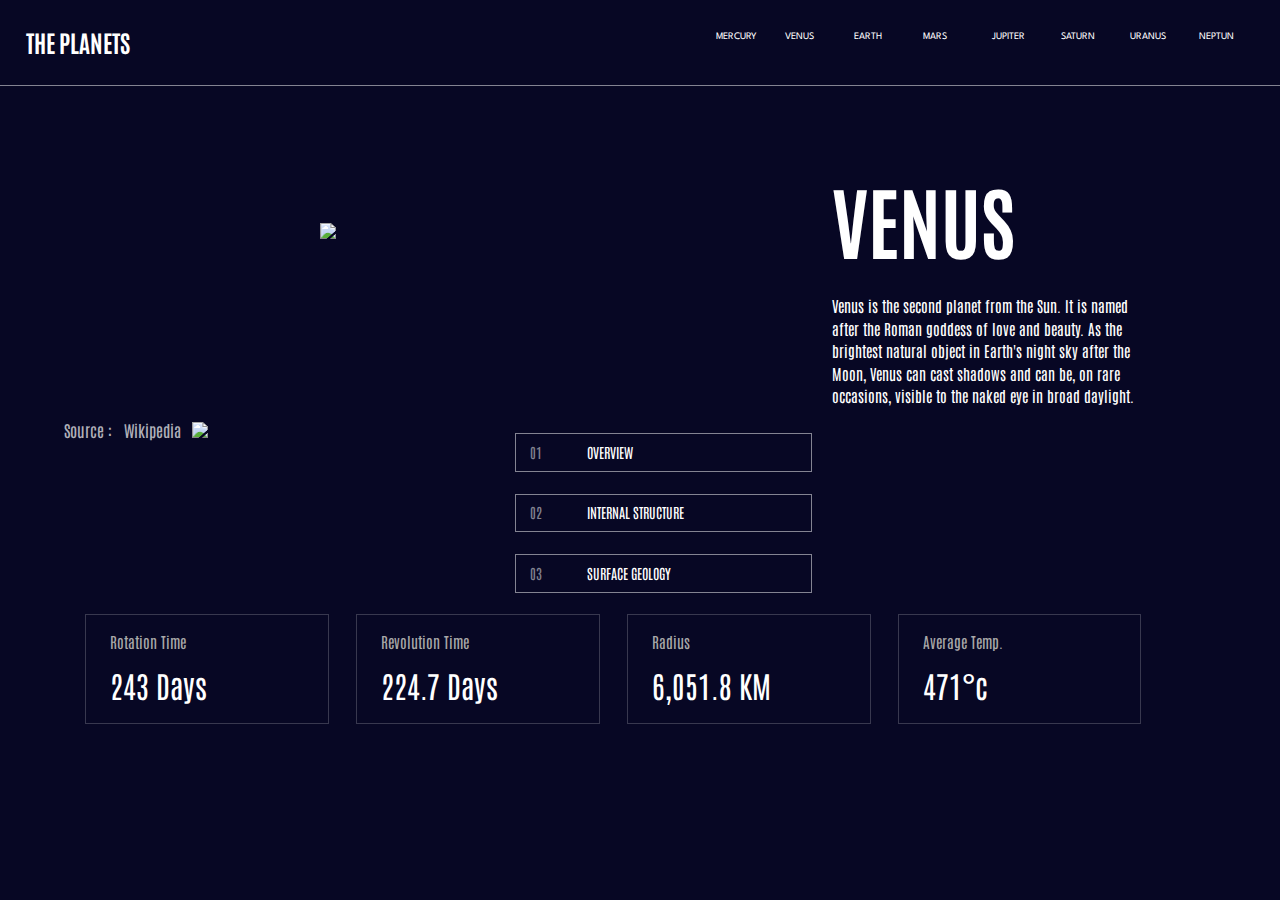
==== venus.html @ b58ead9c "Add files via upload" ====
<!DOCTYPE html>
<html lang="en">

<head>
    <meta charset="UTF-8">
    <meta name="viewport" content="width=device-width, initial-scale=1.0">
    <link rel="icon" type="image/png" sizes="32x32" href="./assets/favicon-32x32.png">
    <link rel="stylesheet" href="style.css">
    <script src="https://ajax.googleapis.com/ajax/libs/jquery/3.6.0/jquery.min.js"></script>
    <title>Frontend Mentor | Planets fact site</title>
</head>
<header>
    <h2 id="logo">THE PLANETS</h2> <img id="menu" src="assets/icon-hamburger.png">
    <nav id="nva">
        <ul>
            <li id="prvi"> <a href="index.html">
                         Mercury<br/>
                    </a> </li>
            <li id="drugi"> <a href="venus.html">
                        Venus</a> </li>
            <li id="tretji"> <a href="earth.html">
                        Earth</a> </li>
            <li id="cetrti"> <a href="mars.html">
                        Mars</a> </li>
            <li id="peti"> <a href="jupiter.html">
                        Jupiter</a> </li>
            <li id="sesto"> <a href="saturn.html">
                        Saturn</a> </li>
            <li id="sedm"> <a href="uranus.html">
                        Uranus</a> </li>
            <li id="osm"> <a href="neptune.html">
                        Neptun</a> </li>
        </ul>
    </nav>
</header>

<body>
    <div id="ovMob">
        <div id="overview"><a href="#">OVERVIEW</a></div>
        <div id="structure"><a href="#">STRUCTURE</a></div>
        <div id="surface"><a href="#">SURFACE </a> </div>
    </div><img id="merSlika" src="assets/planet-venus.svg">
    <div><img id="popUp" src="assets/geology-venus.png"></div>
    <div id="merc">
        <input type="number" value="2" id="nevidse">
        <h1 id="mercNaslov">Venus</h1>
        <div id="overTxtMerc">Venus is the second planet from the Sun. It is named after the Roman goddess of love and beauty. As the brightest natural object in Earth's night sky after the Moon, Venus can cast shadows and can be, on rare occasions, visible to the naked eye in broad daylight. </div>
        <div id="strMerc">The similarity in size and density between Venus and Earth suggests they share a similar internal structure: a core, mantle, and crust. Like that of Earth, Venusian core is most likely at least partially liquid because the two planets have been cooling at about the same rate.</div>
        <div id="srfcMerc"> Much of the Venusian surface appears to have been shaped by volcanic activity. Venus has several times as many volcanoes as Earth, and it has 167 large volcanoes that are over 100 km (60 mi) across. The only volcanic complex of this size on Earth is the Big Island of Hawaii.</div>
    </div>
    <div id="zani">Source :<a href="">Wikipedia</a><img src="assets/icon-source.svg"></div>
    <div id="ovTbt">
        <div id="overviewTbt">
            <p>01</p>OVERVIEW</div>
        <div id="structureTbt">
            <p>02</p>INTERNAL STRUCTURE</div>
        <div id="surfaceTbt">
            <p>03</p>SURFACE GEOLOGY </div>
    </div>
    <div id="zan">Source :<a href="">Wikipedia</a><img src="assets/icon-source.svg"></div>
    <div id="dosdn">
        <div id="z">
            <p id="zar">Rotation Time</p>
            <p id="desn">243 Days</p>
        </div>
        <div id="z">
            <p id="zar">Revolution Time</p>
            <p id="desn">224.7 Days</p>
        </div>
        <div id="z">
            <p id="zar">Radius</p>
            <p id="desn">6,051.8 KM</p>
        </div>
        <div id="z">
            <p id="zar">Average Temp.</p>
            <p id="desn">471°c</p>
        </div>
    </div>
</body>
<script src="main.js"></script>

</html>
---- style.css ----
@import url('https://fonts.googleapis.com/css2?family=Antonio&display=swap');
@import url('https://fonts.googleapis.com/css2?family=Spartan:wght@700&display=swap');
* {
    font-family: 'Antonio', sans-serif;
}

#ovTbt {
    display: none;
}

body {
    background: #070724;
    background-image: url(http://127.0.0.1:50473/assets/background-stars.png);
}

#nevidse {
    display: none;
}

#menu {
    width: 7%;
    cursor: pointer;
    background: #070724;
    margin: 0% 0% 1% 3%
}

#logo {
    width: 80%;
    border-radius: 0px;
    color: white;
    display: inline-block;
    margin: 2% 0% 0% 5%;
}

nav {
    text-overflow: clip;
    overflow: hidden;
    margin-top: 15%;
    display: none;
    background-color: #070724;
    width: 100%;
    height: 100vh;
    position: relative;
    z-index: 50;
}

ul li {
    background-color: #070724;
    margin: 0% 0% 0% 3%;
    width: 95%;
    border-radius: 0px;
    color: white;
    font-size: 45px;
    background-image: url(http://127.0.0.1:50473/assets/icon-chevron.png);
    background-position: right;
    background-repeat: no-repeat;
    border-bottom: 0.2px solid rgb(255, 255, 255, 0.5);
    padding: 0% 0% 2% 0%;
}

#zani {
    display: none;
}

ul li:last-child {
    border: none;
}

#prvi {
    color: #DEF4fc;
    font-size: 45px;
}

#drugi {
    color: #F7CC7F;
}

#tretji {
    color: #545BFE;
}

#cetrti {
    color: #FF6A45;
}

#peti {
    color: #ECAD7A;
}

#sesto {
    color: #FCCB6B
}

#sedm {
    color: #65F0D5;
}

#osm {
    color: #497EFA;
}

ul li a {
    cursor: pointer;
    font-size: 15px;
    text-decoration: none;
    color: white;
    text-transform: uppercase;
    font-family: 'Spartan', sans-serif;
    margin-left: 0%;
    padding: 0%;
}

#merSlika {
    width: 30%;
    margin: 15% 35% 15% 35%;
    border-radius: 0px;
    position: relative;
}

#popUp {
    position: absolute;
    width: 25%;
    margin-top: -30%;
    margin-left: 35%;
    float: left;
    display: none;
}

header {
    height: 45px;
    border-bottom: 0.2px solid rgb(255, 255, 255, 0.5);
}

#ovMob {
    padding: 5% 0% 0% 0%;
    height: 35px;
    width: 100%;
    display: inline-block;
    border-bottom: 0.2px solid rgb(255, 255, 255, 0.5);
}

#overview {
    margin-left: 7%;
    width: 30%;
    display: inline-block;
}

#structure {
    width: 30%;
    display: inline-block;
}

#surface {
    width: 30%;
    display: inline-block;
    text-align: center;
}

#surface a {
    color: white;
    text-decoration: none;
}

#structure a {
    color: white;
    text-decoration: none;
}

#overview a {
    color: white;
    text-decoration: none;
    padding-bottom: 8%;
}

.active {
    border-bottom: 5px solid #419EBB;
}

#mercNaslov {
    text-transform: uppercase;
    text-align: center;
    color: white;
    font-family: 'Antonio', sans-serif;
    font-size: 40px;
}

#merc {
    text-align: center;
    width: 90%;
    margin-left: 5%;
    color: white;
    font-family: 'Spartan', sans-serif;
    font-size: 13px;
    line-height: 1.5;
}

#strMerc {
    display: none;
}

#srfcMerc {
    display: none;
}

#z {
    border: 1px solid rgb(255, 255, 255, .2);
    height: 48px;
    color: white;
    text-align: right;
    width: 90%;
    margin: 5% 0% 0% 5%;
}

#zar {
    margin: 5% 0% 0% 0%;
    height: 16px;
    font-size: 12px;
    display: inline-block;
    float: left;
    width: 40%;
    text-align: left;
    margin-left: 5%;
    color: darkgray;
}

#desn {
    margin-right: 5%;
    display: inline-block;
    float: right;
    width: 40%;
    text-align: right;
    height: 25.88px;
    font-size: 20px;
    margin: 2% 5% 0% 0%;
}

#zan {
    color: rgb(255, 255, 255, .5);
    font-size: 14px;
    margin: 10% 0% 0% 0%;
    width: 40%;
    height: 35px;
    margin-left: 30%;
    margin-right: 30%;
    text-align: center;
}

#zan img {
    margin-left: 5%;
}

#zan a {
    color: rgb(255, 255, 255, .5);
}

@media screen and (min-width: 700px) {
    * {
        margin: 0;
        padding: 0;
    }
    body {
        background-image: url("assets/background-stars.png");
    }
    header {
        border: none;
    }
    #logo {
        display: block;
        text-align: center;
        width: 90%;
    }
    #zani {
        display: none;
    }
    #ovMob {
        display: none;
    }
    nav {
        margin: 0%;
        margin-bottom: 0%;
        padding: 0% 0% 5% 0%;
        display: block;
        background-color: transparent;
        width: 100%;
        height: 7vh;
        border-bottom: 1px solid rgb(255, 255, 255, .5);
    }
    ul li {
        background-color: #070724;
        margin: 5% 0% 0% 0%;
        width: 100%;
        border-radius: 0px;
        color: white;
        font-size: 4px;
        background-image: none;
        background-position: none;
        border: none;
        padding: 0% 0% 0% 2%;
        display: inline;
    }
    ul li a {
        cursor: pointer;
        font-size: 10px;
        text-decoration: none;
        color: white;
        text-transform: uppercase;
        font-family: 'Spartan', sans-serif;
        margin-left: 0%;
        padding: 0%;
    }
    #prvi {
        display: inline-flex;
        float: left;
        width: 8%;
        margin-left: 10%;
    }
    #drugi {
        display: inline-flex;
        float: left;
        width: 8%;
    }
    #tretji {
        display: inline-flex;
        float: left;
        width: 8%;
    }
    #cetrti {
        display: inline-flex;
        float: left;
        width: 8%;
    }
    #peti {
        display: inline-flex;
        float: left;
        width: 8%;
    }
    #sesto {
        display: inline-flex;
        float: left;
        width: 8%;
    }
    #sedm {
        display: inline-flex;
        float: left;
        width: 8%;
    }
    #osm {
        display: inline-flex;
        float: left;
        width: 8%;
    }
    #menu {
        display: none;
    }
    #merSlika {
        width: 25%;
    }
    #merc {
        float: left;
        width: 45%;
        text-align: left;
        font-size: 15px;
    }
    #mercNaslov {
        margin-bottom: 5%;
        text-align: left;
    }
    #ovTbt {
        display: block;
        float: right;
        width: 45%;
        margin-top: 2%;
        margin-left: 4%;
    }
    #overviewTbt,
    p {
        color: rgb(255, 255, 255, .5);
        display: inline;
        margin: 5%;
        margin-right: 15%;
        padding-top: 2%;
    }
    #overviewTbt {
        cursor: pointer;
        display: block;
        width: 68%;
        border: 1px solid rgb(255, 255, 255, .5);
        margin: 0%;
        height: 28px;
        margin-left: 5%;
        font-size: 14px;
        color: white;
    }
    #overviewTbt:hover {
        background-color: slategray;
    }
    #structureTbt,
    p {
        color: rgb(255, 255, 255, .5);
        display: inline;
        margin: 5%;
        margin-right: 15%;
        padding-top: 2%;
    }
    #structureTbt {
        cursor: pointer;
        display: block;
        width: 68%;
        border: 1px solid rgb(255, 255, 255, .5);
        height: 28px;
        margin: 5%;
        font-size: 14px;
        color: white;
    }
    #structureTbt:hover {
        background-color: slategray;
    }
    #surfaceTbt,
    p {
        color: rgb(255, 255, 255, .5);
        display: inline;
        margin: 5%;
        margin-right: 15%;
        padding-top: 2%;
    }
    #surfaceTbt {
        cursor: pointer;
        color: white;
        text-align: left;
        display: block;
        width: 68%;
        font-size: 14px;
        border: 1px solid rgb(255, 255, 255, .5);
        height: 28px;
        margin: 5%;
    }
    #surfaceTbt:hover {
        background-color: slategray;
    }
    #zan {
        clear: both;
        display: block;
        width: 90%;
        text-align: left;
        margin-left: 5%;
        padding-top: 2%;
        margin-bottom: 5%;
    }
    #z {
        display: inline-block;
        width: 18%;
        margin: 0%;
        height: 88px;
        margin-left: 5%;
    }
    #zar {
        display: block;
        width: 89%;
        margin-left: 10%;
        text-align: left;
    }
    #desn {
        width: 90%;
        margin-top: 5%;
        margin-left: 0%;
        margin-right: 0%;
        display: block;
        text-align: left;
        color: white;
    }
    .active1 {
        background-color: #419EBB;
    }
    .active2 {
        background-color: #EDA249;
    }
    .active3 {
        background-color: #6D2ED5;
    }
    .active4 {
        background-color: #D14C32;
    }
    .active5 {
        background-color: #D83A34;
    }
    .active6 {
        background-color: #CD5120;
    }
    .active7 {
        background-color: #1EC1A2;
    }
    .active8 {
        background-color: #2D68F0;
    }
}

@media screen and (min-width: 950px) {
    * {
        margin: 0;
        padding: 0;
    }
    #logo {
        display: inline-block;
        text-align: left;
        width: 45%;
        float: left;
        margin: 2%;
        padding: 0%;
    }
    #ovMob {
        display: none;
    }
    header {
        border-bottom: 1px solid rgb(255, 255, 255, .5);
        height: 85px;
        width: 100%;
    }
    nav {
        margin: 2.5% 0% 0% 0%;
        padding: 0%;
        display: inline-block;
        background-color: transparent;
        width: 45%;
        float: right;
        border: none;
    }
    ul li {
        background-color: #070724;
        margin: 0% 0% 0% 0%;
        width: 100%;
        border-radius: 0px;
        color: white;
        font-size: 4px;
        background-image: none;
        background-position: none;
        border: none;
        padding: 0% 0% 0% 02%;
        display: inline-flex;
    }
    ul li a {
        display: inline-flex;
        cursor: pointer;
        font-size: 10px;
        text-decoration: none;
        color: white;
        text-transform: uppercase;
        font-family: 'Spartan', sans-serif;
        margin-left: 0%;
        padding: 0%;
        margin: 0%;
    }
    #prvi {
        display: inline-flex;
        float: left;
        width: 10%;
        margin-left: 0%;
    }
    #drugi {
        display: inline-flex;
        float: left;
        width: 10%;
        margin-left: 0%;
    }
    #tretji {
        display: inline-flex;
        float: left;
        width: 10%;
        margin-left: 0%;
    }
    #cetrti {
        display: inline-flex;
        float: left;
        width: 10%;
        margin-left: 0%;
    }
    #peti {
        display: inline-flex;
        float: left;
        width: 10%;
        margin-left: 0%;
    }
    #sesto {
        display: inline-flex;
        float: left;
        width: 10%;
        margin-left: 0%;
    }
    #sedm {
        display: inline-flex;
        float: left;
        width: 10%;
        margin-left: 0%;
    }
    #osm {
        display: inline-flex;
        float: left;
        width: 10%;
        margin-left: 0%;
    }
    #merSlika {
        margin: 0%;
        margin-right: 15%;
        margin-left: 25%;
        margin-top: 10%;
        width: 20%;
        display: inline-block;
        float: left;
    }
    #merc {
        float: left;
        width: 25%;
        display: inline-block;
        text-align: left;
        font-size: 15px;
    }
    #mercNaslov {
        margin-bottom: 5%;
        margin-top: 20%;
        text-align: left;
        font-size: 80px;
    }
    #zan {
        display: none;
    }
    #zani {
        display: inline-block;
        float: left;
        width: 30%;
        margin: 1% 0% 0% 5%;
        color: rgb(255, 255, 255, .7);
    }
    #zani a {
        text-decoration: none;
        color: rgb(255, 255, 255, .7);
        margin: 3%;
        width: 50%;
    }
    #dosdn {
        width: 90%;
        display: inline-block;
        clear: both;
        text-align: center;
        margin-left: 2%;
    }
    #z {
        display: inline-block;
        width: 21%;
        margin: 0%;
        margin-top: 0%;
        margin-bottom: 5%;
        height: 108px;
        margin-left: 2%;
    }
    #zar {
        display: block;
        width: 89%;
        font-size: 15px;
        margin-left: 10%;
        text-align: left;
    }
    #desn {
        width: 90%;
        margin-top: 5%;
        margin-left: 0%;
        margin-right: 0%;
        font-size: 30px;
        display: block;
        text-align: left;
        color: white;
    }
    #ovTbt {
        display: inline-block;
        float: left;
        width: 34%;
        margin-left: 3.5%;
        margin-top: 2%;
        padding: 0%;
    }
    #popUp {
        position: absolute;
        width: 15%;
        margin-top: 25%;
        margin-left: -35%;
        float: left;
        display: none;
    }
    .active1 {
        background-color: #419EBB;
    }
    .active2 {
        background-color: #EDA249;
    }
    .active3 {
        background-color: #6D2ED5;
    }
    .active4 {
        background-color: #D14C32;
    }
    .active5 {
        background-color: #D83A34;
    }
    .active6 {
        background-color: #CD5120;
    }
    .active7 {
        background-color: #1EC1A2;
    }
    .active8 {
        background-color: #2D68F0;
    }
}
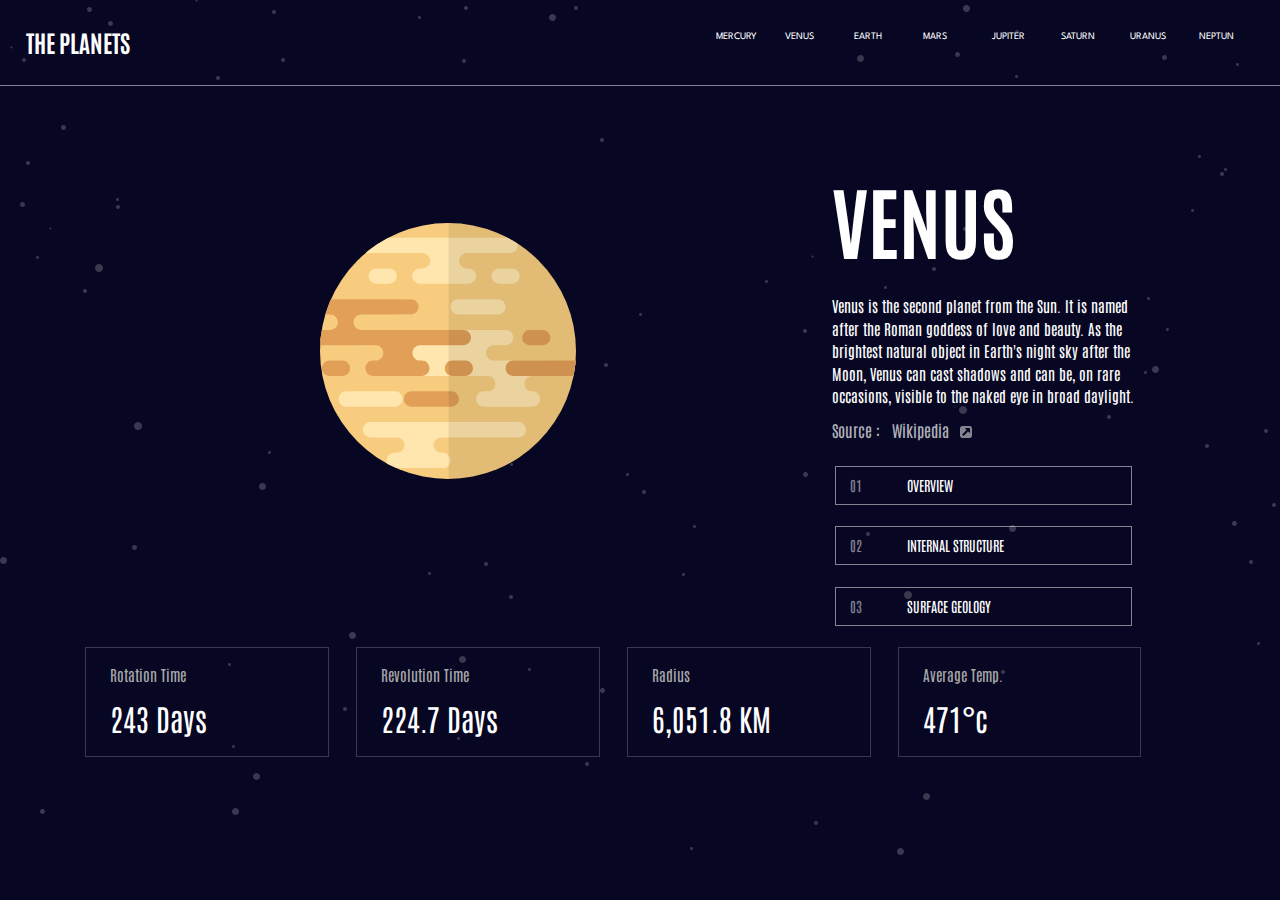
==== commit f71c434f: "Update venus.html" ====
--- a/venus.html
+++ b/venus.html
@@ -10,7 +10,7 @@
     <title>Frontend Mentor | Planets fact site</title>
 </head>
 <header>
-    <h2 id="logo">THE PLANETS</h2> <img id="menu" src="assets/icon-hamburger.png">
+    <h2 id="logo">THE PLANETS</h2> <img id="menu" src="./assets/icon-hamburger.png">
     <nav id="nva">
         <ul>
             <li id="prvi"> <a href="index.html">
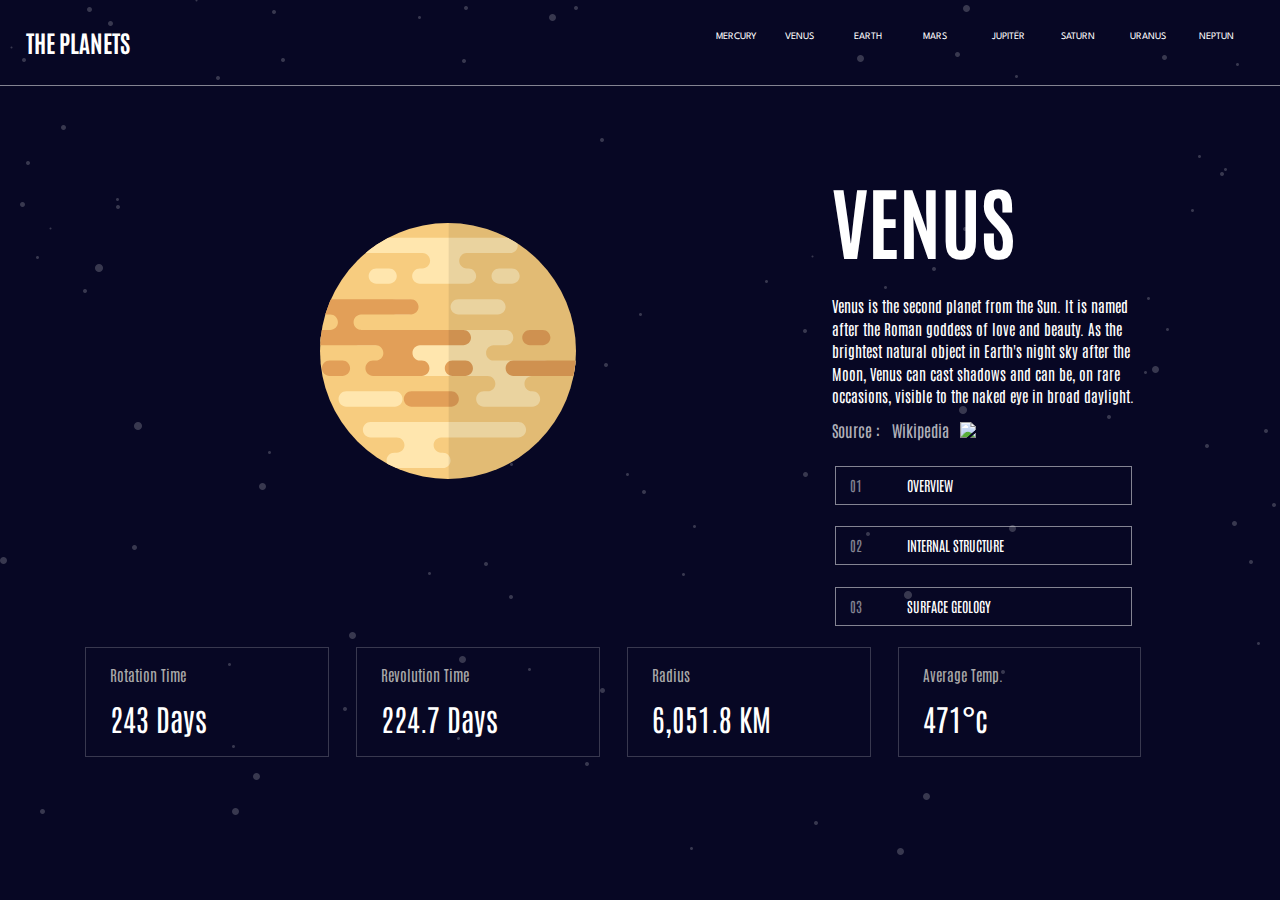
==== commit fc797c22: "Update venus.html" ====
--- a/venus.html
+++ b/venus.html
@@ -10,7 +10,7 @@
     <title>Frontend Mentor | Planets fact site</title>
 </head>
 <header>
-    <h2 id="logo">THE PLANETS</h2> <img id="menu" src="./assets/icon-hamburger.png">
+    <h2 id="logo">THE PLANETS</h2> <img id="menu" src="./assets/icon-hamburger.PNG">
     <nav id="nva">
         <ul>
             <li id="prvi"> <a href="index.html">
@@ -48,7 +48,7 @@
         <div id="strMerc">The similarity in size and density between Venus and Earth suggests they share a similar internal structure: a core, mantle, and crust. Like that of Earth, Venusian core is most likely at least partially liquid because the two planets have been cooling at about the same rate.</div>
         <div id="srfcMerc"> Much of the Venusian surface appears to have been shaped by volcanic activity. Venus has several times as many volcanoes as Earth, and it has 167 large volcanoes that are over 100 km (60 mi) across. The only volcanic complex of this size on Earth is the Big Island of Hawaii.</div>
     </div>
-    <div id="zani">Source :<a href="">Wikipedia</a><img src="assets/icon-source.svg"></div>
+    <div id="zani">Source :<a href="">Wikipedia</a><img src="assets/icon-source.SVG"></div>
     <div id="ovTbt">
         <div id="overviewTbt">
             <p>01</p>OVERVIEW</div>
@@ -57,7 +57,7 @@
         <div id="surfaceTbt">
             <p>03</p>SURFACE GEOLOGY </div>
     </div>
-    <div id="zan">Source :<a href="">Wikipedia</a><img src="assets/icon-source.svg"></div>
+    <div id="zan">Source :<a href="">Wikipedia</a><img src="assets/icon-source.SVG"></div>
     <div id="dosdn">
         <div id="z">
             <p id="zar">Rotation Time</p>
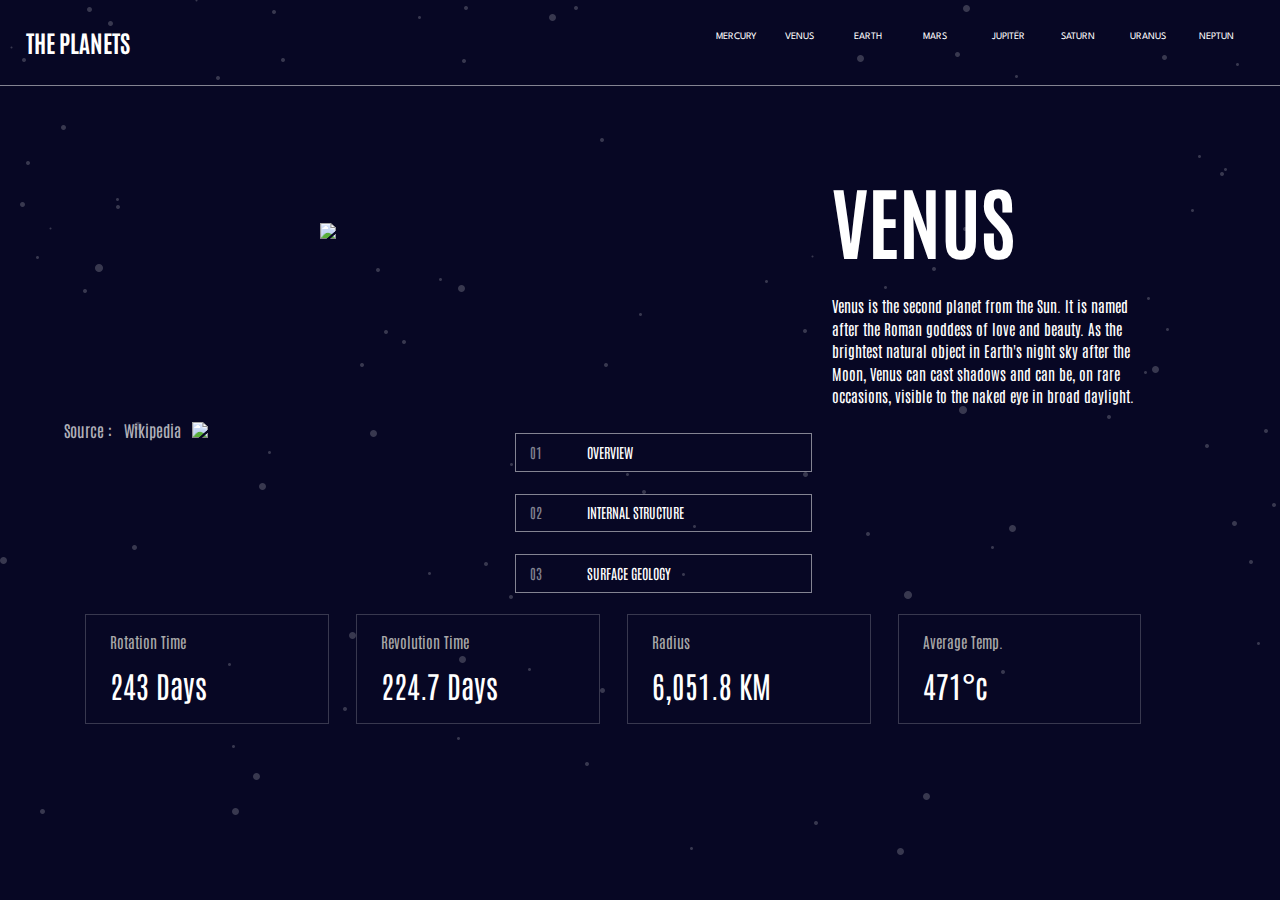
==== commit f57211f9: "Update venus.html" ====
--- a/venus.html
+++ b/venus.html
@@ -39,8 +39,8 @@
         <div id="overview"><a href="#">OVERVIEW</a></div>
         <div id="structure"><a href="#">STRUCTURE</a></div>
         <div id="surface"><a href="#">SURFACE </a> </div>
-    </div><img id="merSlika" src="assets/planet-venus.svg">
-    <div><img id="popUp" src="assets/geology-venus.png"></div>
+    </div><img id="merSlika" src="assets/planet-venus.SVG">
+    <div><img id="popUp" src="assets/geology-venus.PNG"></div>
     <div id="merc">
         <input type="number" value="2" id="nevidse">
         <h1 id="mercNaslov">Venus</h1>
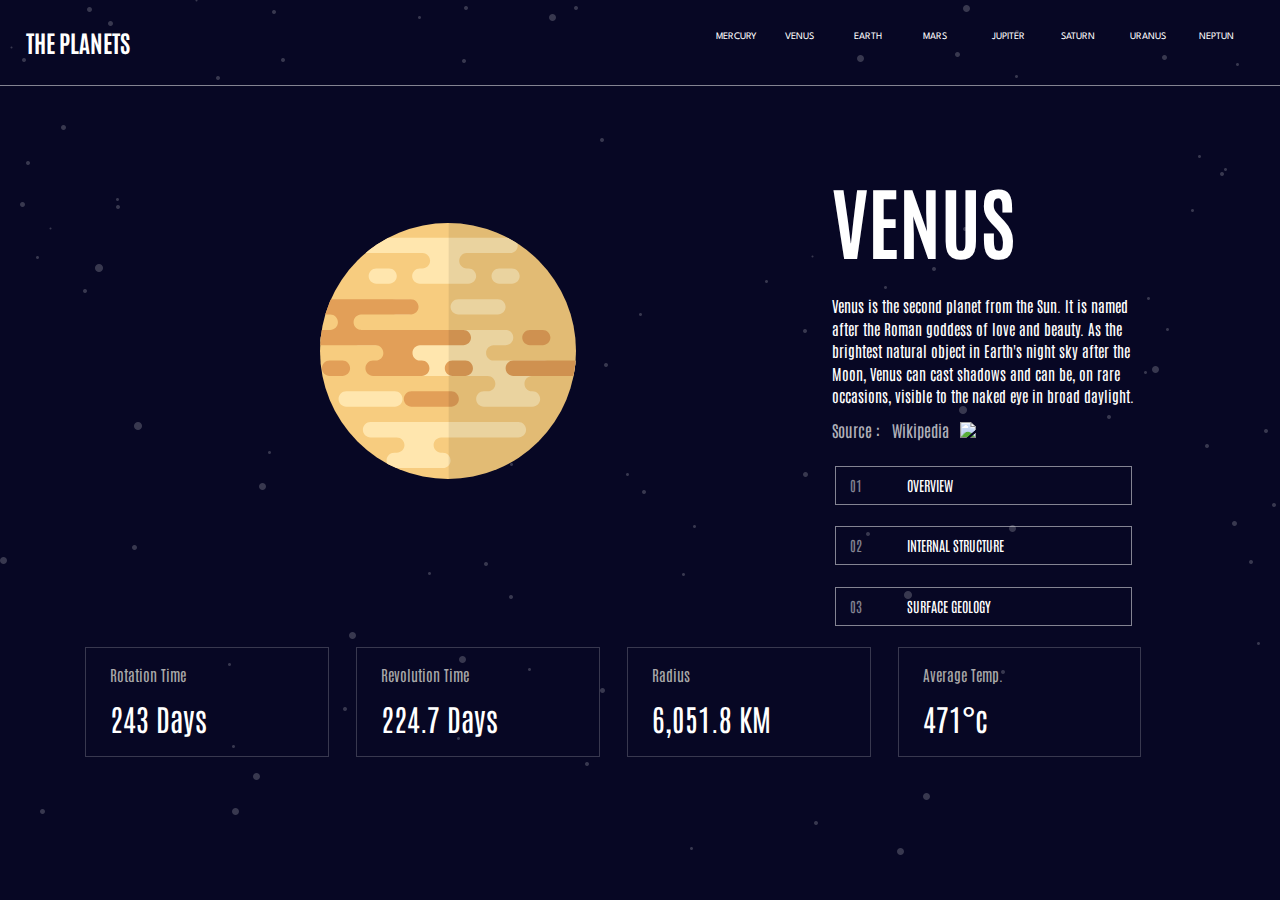
==== commit bd1f1e95: "Update venus.html" ====
--- a/venus.html
+++ b/venus.html
@@ -10,7 +10,7 @@
     <title>Frontend Mentor | Planets fact site</title>
 </head>
 <header>
-    <h2 id="logo">THE PLANETS</h2> <img id="menu" src="./assets/icon-hamburger.PNG">
+    <h2 id="logo">THE PLANETS</h2> <img id="menu" src="./assets/icon-hamburger.png">
     <nav id="nva">
         <ul>
             <li id="prvi"> <a href="index.html">
@@ -39,8 +39,8 @@
         <div id="overview"><a href="#">OVERVIEW</a></div>
         <div id="structure"><a href="#">STRUCTURE</a></div>
         <div id="surface"><a href="#">SURFACE </a> </div>
-    </div><img id="merSlika" src="assets/planet-venus.SVG">
-    <div><img id="popUp" src="assets/geology-venus.PNG"></div>
+    </div><img id="merSlika" src="assets/planet-venus.svg">
+    <div><img id="popUp" src="assets/geology-venus.png"></div>
     <div id="merc">
         <input type="number" value="2" id="nevidse">
         <h1 id="mercNaslov">Venus</h1>
